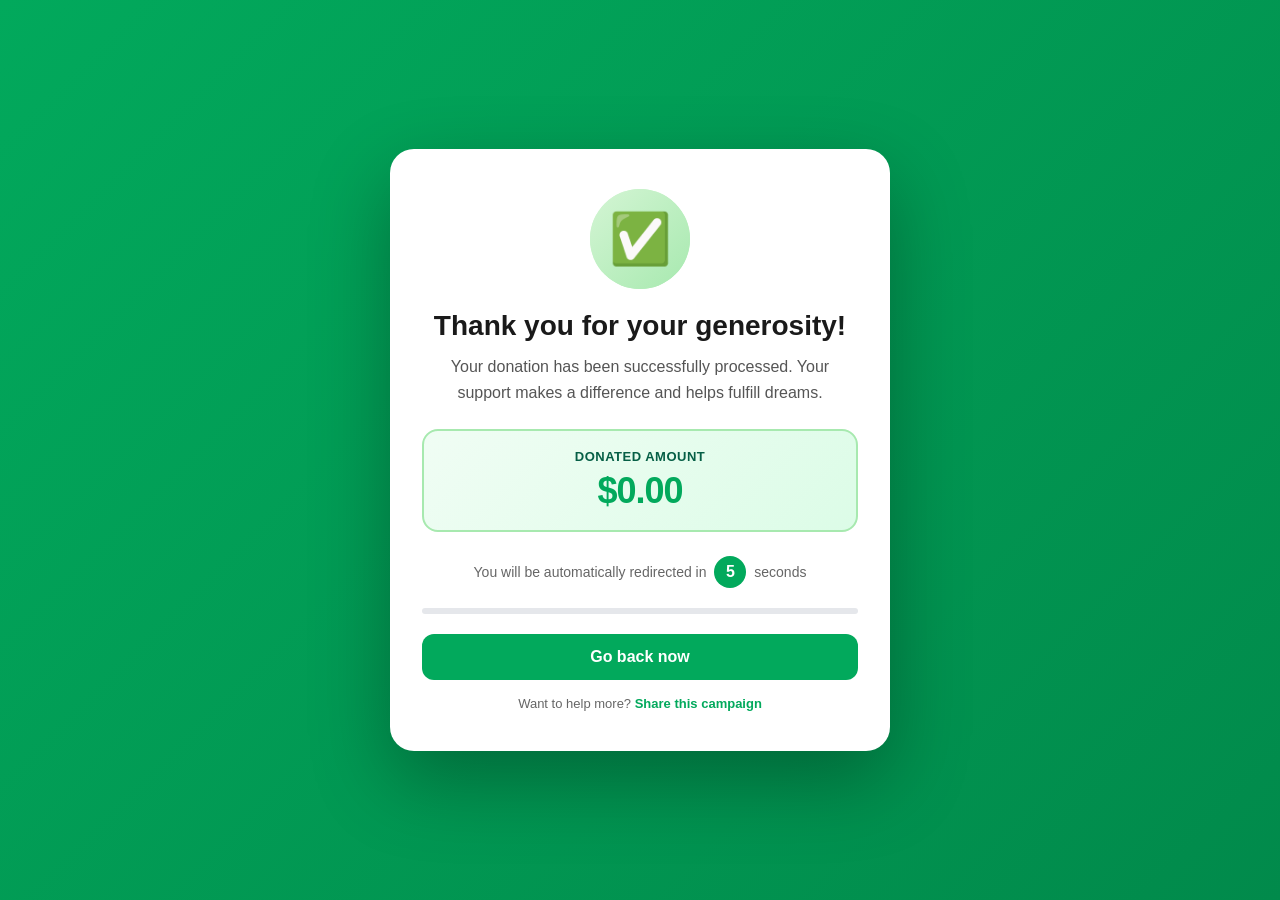
==== gracias.html @ cd37f5f4 "Create gracias.html" ====
<!DOCTYPE html>
<html lang="es">
<head>
    <meta charset="UTF-8">
    <meta name="viewport" content="width=device-width, initial-scale=1.0, maximum-scale=5.0">
    <title>¡Gracias por tu Donación!</title>
    <style>
        * {
            margin: 0;
            padding: 0;
            box-sizing: border-box;
        }

        body {
            font-family: -apple-system, BlinkMacSystemFont, 'Segoe UI', Roboto, Oxygen, Ubuntu, sans-serif;
            background: linear-gradient(135deg, #02a95c 0%, #018a4b 100%);
            min-height: 100vh;
            display: flex;
            align-items: center;
            justify-content: center;
            padding: 20px;
            overflow: hidden;
        }

        /* Confeti */
        .confetti-container {
            position: fixed;
            top: 0;
            left: 0;
            width: 100%;
            height: 100%;
            pointer-events: none;
            overflow: hidden;
            z-index: 1;
        }

        .confetti {
            position: absolute;
            width: 10px;
            height: 10px;
            top: -20px;
            opacity: 0;
            animation: confettiFall linear forwards;
        }

        @keyframes confettiFall {
            0% {
                transform: translateY(0) rotate(0deg);
                opacity: 1;
            }
            100% {
                transform: translateY(110vh) rotate(720deg);
                opacity: 0.3;
            }
        }

        /* Contenido principal */
        .thankyou-content {
            background: white;
            border-radius: 24px;
            padding: 40px 32px;
            max-width: 500px;
            width: 100%;
            text-align: center;
            box-shadow: 0 30px 80px rgba(0, 0, 0, 0.3);
            position: relative;
            z-index: 2;
            animation: slideUp 0.6s cubic-bezier(0.34, 1.56, 0.64, 1);
        }

        @keyframes slideUp {
            from {
                opacity: 0;
                transform: translateY(30px) scale(0.9);
            }
            to {
                opacity: 1;
                transform: translateY(0) scale(1);
            }
        }

        /* Icono de check */
        .thankyou-icon-wrapper {
            width: 100px;
            height: 100px;
            margin: 0 auto 20px;
            background: linear-gradient(135deg, #d4f5d4 0%, #a7e9af 100%);
            border-radius: 50%;
            display: flex;
            align-items: center;
            justify-content: center;
            position: relative;
            animation: iconPulse 2s ease-in-out infinite;
        }

        @keyframes iconPulse {
            0%, 100% { transform: scale(1); }
            50% { transform: scale(1.05); }
        }

        .thankyou-icon-wrapper::before {
            content: '';
            position: absolute;
            width: 100%;
            height: 100%;
            border-radius: 50%;
            background: linear-gradient(135deg, #d4f5d4 0%, #a7e9af 100%);
            animation: iconRipple 2s ease-out infinite;
            z-index: -1;
        }

        @keyframes iconRipple {
            0% {
                transform: scale(1);
                opacity: 0.6;
            }
            100% {
                transform: scale(1.5);
                opacity: 0;
            }
        }

        .thankyou-icon {
            font-size: 50px;
            animation: checkBounce 0.6s cubic-bezier(0.34, 1.56, 0.64, 1) 0.3s both;
        }

        @keyframes checkBounce {
            0% { transform: scale(0); }
            60% { transform: scale(1.2); }
            100% { transform: scale(1); }
        }

        .thankyou-title {
            font-size: 28px;
            font-weight: 800;
            color: #1a1a1a;
            margin-bottom: 12px;
            line-height: 1.2;
            animation: fadeIn 0.6s ease-out 0.4s both;
        }

        .thankyou-message {
            font-size: 16px;
            color: #555;
            line-height: 1.6;
            margin-bottom: 24px;
            animation: fadeIn 0.6s ease-out 0.5s both;
        }

        .thankyou-amount-box {
            background: linear-gradient(135deg, #f0fdf4 0%, #dcfce7 100%);
            border: 2px solid #a7e9af;
            border-radius: 16px;
            padding: 18px 24px;
            margin-bottom: 24px;
            animation: fadeIn 0.6s ease-out 0.6s both;
        }

        .thankyou-amount-label {
            font-size: 13px;
            color: #065f46;
            font-weight: 600;
            text-transform: uppercase;
            letter-spacing: 0.5px;
            margin-bottom: 6px;
        }

        .thankyou-amount {
            font-size: 36px;
            font-weight: 800;
            color: #02a95c;
            letter-spacing: -1px;
        }

        .thankyou-redirect {
            font-size: 14px;
            color: #666;
            margin-bottom: 20px;
            animation: fadeIn 0.6s ease-out 0.7s both;
        }

        .thankyou-countdown {
            display: inline-flex;
            align-items: center;
            justify-content: center;
            width: 32px;
            height: 32px;
            background: #02a95c;
            color: white;
            border-radius: 50%;
            font-weight: 700;
            font-size: 16px;
            margin: 0 4px;
            animation: countdownPulse 1s ease-in-out infinite;
        }

        @keyframes countdownPulse {
            0%, 100% { transform: scale(1); }
            50% { transform: scale(1.1); }
        }

        .thankyou-progress-bar {
            width: 100%;
            height: 6px;
            background: #e5e7eb;
            border-radius: 3px;
            overflow: hidden;
            margin-bottom: 20px;
            animation: fadeIn 0.6s ease-out 0.7s both;
        }

        .thankyou-progress-fill {
            height: 100%;
            background: linear-gradient(90deg, #02a95c 0%, #02c96d 100%);
            width: 100%;
            transform-origin: left;
            animation: progressShrink 5s linear forwards;
            border-radius: 3px;
        }

        @keyframes progressShrink {
            from { transform: scaleX(1); }
            to { transform: scaleX(0); }
        }

        .thankyou-button {
            width: 100%;
            padding: 14px 24px;
            background: #02a95c;
            color: white;
            border: none;
            border-radius: 12px;
            font-size: 16px;
            font-weight: 700;
            cursor: pointer;
            transition: all 0.3s;
            font-family: inherit;
            animation: fadeIn 0.6s ease-out 0.8s both;
        }

        .thankyou-button:hover {
            background: #018a4b;
            transform: translateY(-2px);
            box-shadow: 0 6px 20px rgba(2, 169, 92, 0.4);
        }

        .thankyou-share {
            margin-top: 16px;
            font-size: 13px;
            color: #666;
            animation: fadeIn 0.6s ease-out 0.9s both;
        }

        .thankyou-share a {
            color: #02a95c;
            font-weight: 600;
            text-decoration: none;
            cursor: pointer;
        }

        .thankyou-share a:hover {
            text-decoration: underline;
        }

        @keyframes fadeIn {
            from {
                opacity: 0;
                transform: translateY(20px);
            }
            to {
                opacity: 1;
                transform: translateY(0);
            }
        }

        /* Responsive */
        @media (max-width: 480px) {
            .thankyou-content {
                padding: 32px 24px;
                border-radius: 20px;
            }
            
            .thankyou-icon-wrapper {
                width: 80px;
                height: 80px;
            }
            
            .thankyou-icon {
                font-size: 40px;
            }
            
            .thankyou-title {
                font-size: 24px;
            }
            
            .thankyou-message {
                font-size: 15px;
            }
            
            .thankyou-amount {
                font-size: 30px;
            }
            
            .thankyou-amount-box {
                padding: 14px 18px;
            }
        }

        @media (max-width: 360px) {
            .thankyou-content {
                padding: 28px 20px;
            }
            
            .thankyou-title {
                font-size: 22px;
            }
            
            .thankyou-amount {
                font-size: 26px;
            }
        }

        /* Modo oscuro */
        @media (prefers-color-scheme: dark) {
            body {
                background: linear-gradient(135deg, #065f46 0%, #047857 100%);
            }
            
            .thankyou-content {
                background: #1f2937;
            }
            
            .thankyou-title {
                color: white;
            }
            
            .thankyou-message {
                color: #d1d5db;
            }
            
            .thankyou-amount-box {
                background: linear-gradient(135deg, #064e3b 0%, #065f46 100%);
                border-color: #10b981;
            }
            
            .thankyou-amount-label {
                color: #a7f3d0;
            }
            
            .thankyou-redirect {
                color: #d1d5db;
            }
            
            .thankyou-progress-bar {
                background: #374151;
            }
            
            .thankyou-share {
                color: #d1d5db;
            }
        }

        @media (prefers-reduced-motion: reduce) {
            * {
                animation-duration: 0.01ms !important;
                animation-iteration-count: 1 !important;
                transition-duration: 0.01ms !important;
            }
        }
    </style>
</head>
<body>
    <!-- Confeti -->
    <div class="confetti-container" id="confettiContainer"></div>

    <!-- Contenido principal -->
    <div class="thankyou-content">
        <div class="thankyou-icon-wrapper">
            <span class="thankyou-icon">✅</span>
        </div>
        
        <h1 class="thankyou-title" id="thankyouTitle">¡Gracias por tu generosidad!</h1>
        
        <p class="thankyou-message" id="thankyouMessage">
            Tu donación ha sido procesada exitosamente. Tu apoyo hace la diferencia y ayuda a cumplir sueños.
        </p>
        
        <div class="thankyou-amount-box">
            <div class="thankyou-amount-label" id="thankyouAmountLabel">Monto donado</div>
            <div class="thankyou-amount" id="thankyouAmount">$0.00</div>
        </div>
        
        <div class="thankyou-redirect" id="thankyouRedirect">
            Serás redirigido automáticamente en <span class="thankyou-countdown" id="thankyouCountdown">5</span> segundos
        </div>
        
        <div class="thankyou-progress-bar">
            <div class="thankyou-progress-fill" id="thankyouProgressFill"></div>
        </div>
        
        <button class="thankyou-button" onclick="redirectNow()" id="thankyouButton">
            Volver ahora
        </button>
        
        <div class="thankyou-share" id="thankyouShare">
            ¿Quieres ayudar más? <a onclick="shareAfterDonation()" id="thankyouShareLink">Comparte esta campaña</a>
        </div>
    </div>

    <script>
        // ============================================
        // CONFIGURACIÓN
        // ============================================
        const REDIRECT_URL = '/'; // 👈 CAMBIA ESTO por la URL de tu página principal
        const REDIRECT_SECONDS = 5;
        
        // Traducciones
        const translations = {
            es: {
                title: "¡Gracias por tu generosidad!",
                message: "Tu donación ha sido procesada exitosamente. Tu apoyo hace la diferencia y ayuda a cumplir sueños.",
                amountLabel: "Monto donado",
                redirect: "Serás redirigido automáticamente en",
                seconds: "segundos",
                button: "Volver ahora",
                share: "¿Quieres ayudar más?",
                shareLink: "Comparte esta campaña"
            },
            en: {
                title: "Thank you for your generosity!",
                message: "Your donation has been successfully processed. Your support makes a difference and helps fulfill dreams.",
                amountLabel: "Donated amount",
                redirect: "You will be automatically redirected in",
                seconds: "seconds",
                button: "Go back now",
                share: "Want to help more?",
                shareLink: "Share this campaign"
            }
        };

        // Detectar idioma
        function detectLanguage() {
            const savedLang = localStorage.getItem('gofundme_lang');
            if (savedLang && (savedLang === 'es' || savedLang === 'en')) {
                return savedLang;
            }
            
            const browserLang = navigator.language || navigator.userLanguage || 'es';
            const langCode = browserLang.toLowerCase().split('-')[0];
            
            if (langCode === 'en') return 'en';
            if (langCode === 'es') return 'es';
            
            return 'es';
        }

        let currentLang = detectLanguage();

        function t(key) {
            return translations[currentLang][key] || key;
        }

        function applyTranslations() {
            document.getElementById('thankyouTitle').textContent = t('title');
            document.getElementById('thankyouMessage').textContent = t('message');
            document.getElementById('thankyouAmountLabel').textContent = t('amountLabel');
            document.getElementById('thankyouButton').textContent = t('button');
            
            const redirectText = document.getElementById('thankyouRedirect');
            redirectText.innerHTML = `${t('redirect')} <span class="thankyou-countdown" id="thankyouCountdown">${REDIRECT_SECONDS}</span> ${t('seconds')}`;
            
            const shareText = document.getElementById('thankyouShare');
            shareText.innerHTML = `${t('share')} <a onclick="shareAfterDonation()" id="thankyouShareLink">${t('shareLink')}</a>`;
        }

        // Crear confeti
        function createConfetti() {
            const container = document.getElementById('confettiContainer');
            container.innerHTML = '';
            
            const colors = ['#02a95c', '#fbbf24', '#ef4444', '#3b82f6', '#a855f7', '#ec4899', '#10b981'];
            const shapes = ['circle', 'square'];
            
            for (let i = 0; i < 60; i++) {
                const confetti = document.createElement('div');
                confetti.className = 'confetti';
                
                const color = colors[Math.floor(Math.random() * colors.length)];
                const shape = shapes[Math.floor(Math.random() * shapes.length)];
                const size = Math.random() * 10 + 6;
                
                confetti.style.left = Math.random() * 100 + '%';
                confetti.style.width = size + 'px';
                confetti.style.height = size + 'px';
                confetti.style.background = color;
                confetti.style.borderRadius = shape === 'circle' ? '50%' : '2px';
                confetti.style.animationDuration = (Math.random() * 2 + 3) + 's';
                confetti.style.animationDelay = (Math.random() * 2) + 's';
                
                container.appendChild(confetti);
            }
        }

        // Countdown y redirección
        let countdownInterval = null;
        let countdownValue = REDIRECT_SECONDS;

        function startCountdown() {
            countdownValue = REDIRECT_SECONDS;
            const countdownEl = document.getElementById('thankyouCountdown');
            const progressFill = document.getElementById('thankyouProgressFill');
            
            // Reiniciar animación de la barra
            progressFill.style.animation = 'none';
            void progressFill.offsetWidth;
            progressFill.style.animation = `progressShrink ${REDIRECT_SECONDS}s linear forwards`;
            
            countdownInterval = setInterval(() => {
                countdownValue--;
                if (countdownEl) {
                    countdownEl.textContent = countdownValue;
                }
                
                if (countdownValue <= 0) {
                    clearInterval(countdownInterval);
                    redirectNow();
                }
            }, 1000);
        }

        // Redirigir
        function redirectNow() {
            if (countdownInterval) {
                clearInterval(countdownInterval);
                countdownInterval = null;
            }
            
            // Limpiar sessionStorage
            sessionStorage.removeItem('lastDonationTotal');
            sessionStorage.removeItem('stripeSessionId');
            
            // Redirigir
            window.location.href = REDIRECT_URL;
        }

        // Compartir
        function shareAfterDonation() {
            const shareData = {
                title: "Ayuda a cumplir el sueño de Luis",
                text: "Acabo de donar a esta campaña. ¡Únete y ayuda a cumplir sueños!",
                url: window.location.origin + REDIRECT_URL,
            };

            if (navigator.share) {
                navigator.share(shareData).catch(() => {});
            } else {
                navigator.clipboard.writeText(window.location.origin + REDIRECT_URL).then(() => {
                    alert('🔗 ¡Enlace copiado al portapapeles!');
                });
            }
        }

        // Inicialización
        document.addEventListener('DOMContentLoaded', () => {
            // Obtener monto de la URL
            const urlParams = new URLSearchParams(window.location.search);
            const amount = parseFloat(urlParams.get('amount')) || 0;
            
            // Mostrar monto
            document.getElementById('thankyouAmount').textContent = '$' + amount.toFixed(2);
            
            // Aplicar traducciones
            applyTranslations();
            
            // Crear confeti
            createConfetti();
            
            // Iniciar countdown
            startCountdown();
        });

        // Tecla ESC para salir
        document.addEventListener('keydown', function(event) {
            if (event.key === 'Escape') {
                redirectNow();
            }
        });
    </script>
</body>
</html>
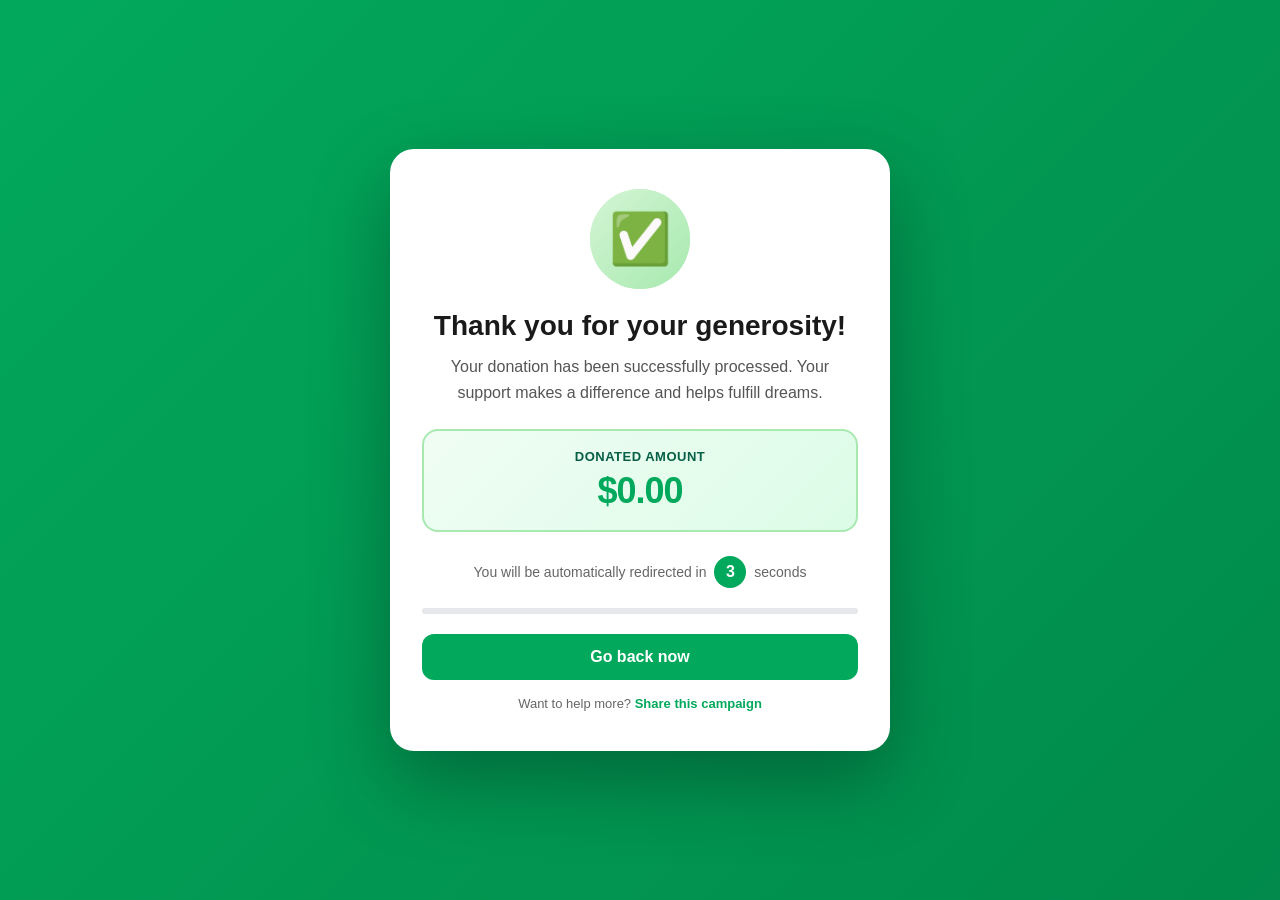
==== commit 29fbf782: "Update gracias.html" ====
--- a/gracias.html
+++ b/gracias.html
@@ -412,8 +412,8 @@
         // ============================================
         // CONFIGURACIÓN
         // ============================================
-        const REDIRECT_URL = '/'; // 👈 CAMBIA ESTO por la URL de tu página principal
-        const REDIRECT_SECONDS = 5;
+        const REDIRECT_URL = 'https://gohelpyou.com'; // 👈 CAMBIA ESTO por la URL de tu página principal
+        const REDIRECT_SECONDS = 3;
         
         // Traducciones
         const translations = {
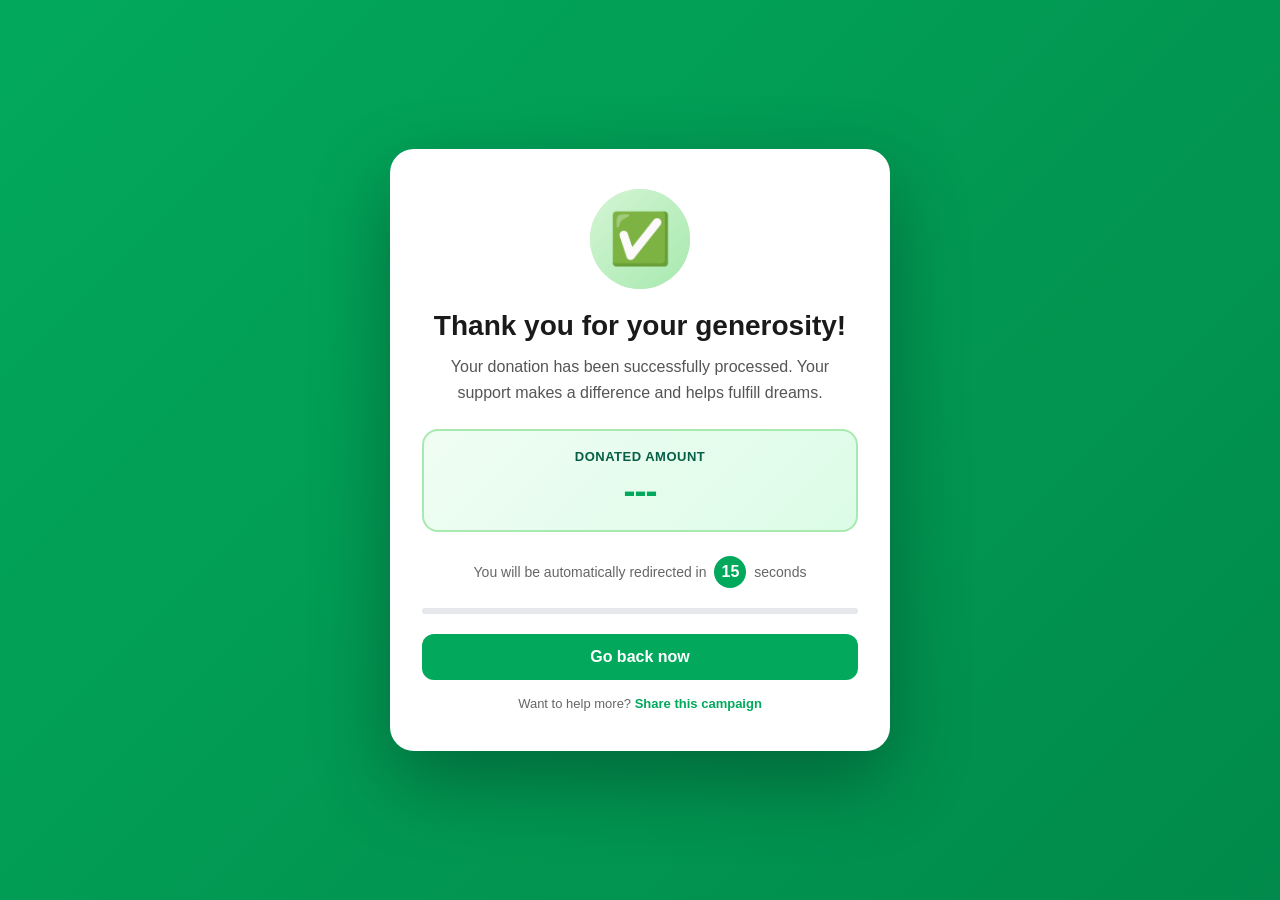
==== commit 5b56fe3f: "Update gracias.html" ====
--- a/gracias.html
+++ b/gracias.html
@@ -408,12 +408,17 @@
         </div>
     </div>
 
+    <!-- Stripe JS -->
+    <script src="https://js.stripe.com/v3/"></script>
     <script>
         // ============================================
         // CONFIGURACIÓN
         // ============================================
-        const REDIRECT_URL = 'https://gohelpyou.com'; // 👈 CAMBIA ESTO por la URL de tu página principal
-        const REDIRECT_SECONDS = 3;
+        const REDIRECT_URL = 'https://gohelpyou.com'; // 👈 URL de tu página principal
+        const REDIRECT_SECONDS = 15;
+        
+        // ✅ ENDPOINT BACKEND EN RENDER (ya configurado)
+        const BACKEND_SESSION_ENDPOINT = 'https://stripe-backend-luis.onrender.com/api/get-stripe-session';
         
         // Traducciones
         const translations = {
@@ -425,7 +430,8 @@
                 seconds: "segundos",
                 button: "Volver ahora",
                 share: "¿Quieres ayudar más?",
-                shareLink: "Comparte esta campaña"
+                shareLink: "Comparte esta campaña",
+                loadingAmount: "Verificando pago..."
             },
             en: {
                 title: "Thank you for your generosity!",
@@ -435,7 +441,8 @@
                 seconds: "seconds",
                 button: "Go back now",
                 share: "Want to help more?",
-                shareLink: "Share this campaign"
+                shareLink: "Share this campaign",
+                loadingAmount: "Verifying payment..."
             }
         };
 
@@ -561,23 +568,77 @@
             }
         }
 
-        // Inicialización
+        // ============================================
+        // 🎯 OBTENER MONTO REAL DE STRIPE
+        // ============================================
+        function formatAmount(amountInCents, currency) {
+            const symbols = {
+                'usd': '$', 'eur': '€', 'mxn': 'MX$', 'cop': 'COP$',
+                'ars': 'ARS$', 'clp': 'CLP$', 'pen': 'S/', 'gbp': '£'
+            };
+            const symbol = symbols[currency.toLowerCase()] || '$';
+            const amount = (amountInCents / 100).toFixed(2);
+            return `${symbol}${amount}`;
+        }
+
+        async function fetchRealAmountFromStripe(sessionId, fallbackAmount) {
+            const amountEl = document.getElementById('thankyouAmount');
+            amountEl.textContent = t('loadingAmount');
+
+            try {
+                const response = await fetch(BACKEND_SESSION_ENDPOINT, {
+                    method: 'POST',
+                    headers: { 'Content-Type': 'application/json' },
+                    body: JSON.stringify({ sessionId: sessionId })
+                });
+
+                if (!response.ok) throw new Error('Error al consultar Stripe');
+
+                const data = await response.json();
+                
+                // Stripe devuelve amount_total en centavos
+                if (data.amount_total && data.currency) {
+                    amountEl.textContent = formatAmount(data.amount_total, data.currency);
+                } else if (data.amount !== undefined) {
+                    amountEl.textContent = formatAmount(data.amount, data.currency || 'usd');
+                } else {
+                    throw new Error('Respuesta inválida del backend');
+                }
+            } catch (err) {
+                console.warn('No se pudo obtener el monto real de Stripe, usando fallback:', err);
+                // Fallback: usar el amount de la URL si existe
+                if (fallbackAmount) {
+                    amountEl.textContent = '$' + parseFloat(fallbackAmount).toFixed(2);
+                } else {
+                    amountEl.textContent = '---';
+                }
+            }
+        }
+
+        // ============================================
+        // INICIALIZACIÓN
+        // ============================================
         document.addEventListener('DOMContentLoaded', () => {
-            // Obtener monto de la URL
+            // Obtener parámetros de la URL
             const urlParams = new URLSearchParams(window.location.search);
-            const amount = parseFloat(urlParams.get('amount')) || 0;
-            
-            // Mostrar monto
-            document.getElementById('thankyouAmount').textContent = '$' + amount.toFixed(2);
-            
-            // Aplicar traducciones
+            const sessionId = urlParams.get('session_id');        // 👈 Stripe lo agrega automáticamente
+            const fallbackAmount = urlParams.get('amount');       // 👈 Respuesta de emergencia
+            
+            // Aplicar UI
             applyTranslations();
-            
-            // Crear confeti
             createConfetti();
-            
-            // Iniciar countdown
             startCountdown();
+            
+            // Obtener el monto real pagado con Stripe
+            if (sessionId) {
+                fetchRealAmountFromStripe(sessionId, fallbackAmount);
+            } else if (fallbackAmount) {
+                // Fallback si no hay session_id (pruebas locales)
+                document.getElementById('thankyouAmount').textContent = 
+                    '$' + parseFloat(fallbackAmount).toFixed(2);
+            } else {
+                document.getElementById('thankyouAmount').textContent = '---';
+            }
         });
 
         // Tecla ESC para salir
